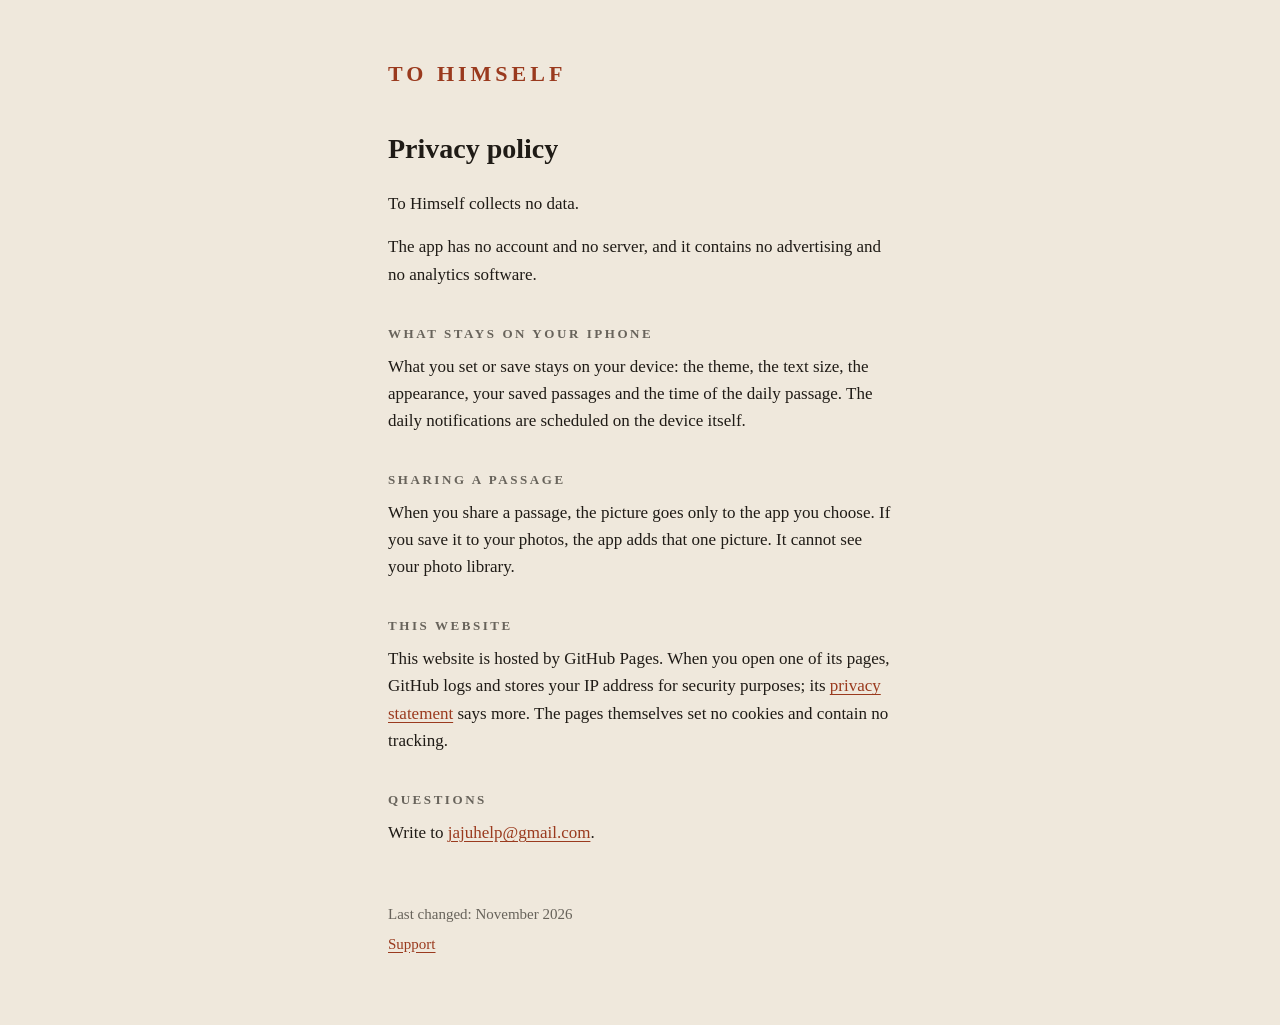
==== privacy.html @ ecb950be "Publish the pages of 9549a66" ====
<!doctype html>
<html lang="en">
<head>
<meta charset="utf-8">
<meta name="viewport" content="width=device-width, initial-scale=1">
<title>Privacy policy · To Himself</title>
<link rel="stylesheet" href="style.css">
</head>
<body>
<main>
<p class="mark">To Himself</p>

<h1>Privacy policy</h1>
<p>To Himself collects no data.</p>
<p>The app has no account and no server, and it contains no advertising and no analytics software.</p>

<h2>What stays on your iPhone</h2>
<p>What you set or save stays on your device: the theme, the text size, the appearance, your saved passages and the time of the daily passage. The daily notifications are scheduled on the device itself.</p>

<h2>Sharing a passage</h2>
<p>When you share a passage, the picture goes only to the app you choose. If you save it to your photos, the app adds that one picture. It cannot see your photo library.</p>

<h2>This website</h2>
<p>This website is hosted by GitHub Pages. When you open one of its pages, GitHub logs and stores your IP address for security purposes; its <a href="https://docs.github.com/en/site-policy/privacy-policies/github-general-privacy-statement">privacy statement</a> says more. The pages themselves set no cookies and contain no tracking.</p>

<h2>Questions</h2>
<p>Write to <a href="mailto:jajuhelp@gmail.com">jajuhelp@gmail.com</a>.</p>

<footer>
<p>Last changed: November 2026</p>
<p><a href="support.html">Support</a></p>
</footer>
</main>
</body>
</html>
---- style.css ----
:root {
  color-scheme: light dark;
  --stone: #efe8dc;
  --ink: #1f1b16;
  --accent: #9a3a1e;
  --muted: rgba(31, 27, 22, 0.65);
}

@media (prefers-color-scheme: dark) {
  :root {
    --stone: #1a1612;
    --ink: #ece4d6;
    --accent: #e08a62;
    --muted: rgba(236, 228, 214, 0.65);
  }
}

* {
  box-sizing: border-box;
}

body {
  margin: 0;
  background: var(--stone);
  color: var(--ink);
  font-family: ui-serif, "New York", "Iowan Old Style", Palatino, Georgia, serif;
  font-size: 1.0625rem;
  line-height: 1.6;
  -webkit-text-size-adjust: 100%;
}

main {
  max-width: 35rem;
  margin: 0 auto;
  padding: 3.5rem 1.75rem 4rem;
}

.mark {
  margin: 0 0 2.5rem;
  color: var(--accent);
  font-size: 1.375rem;
  font-weight: 600;
  letter-spacing: 0.25rem;
  text-transform: uppercase;
}

h1 {
  margin: 0 0 1.5rem;
  font-size: 1.75rem;
  font-weight: 600;
  line-height: 1.25;
}

h2 {
  margin: 2.25rem 0 0.5rem;
  color: var(--muted);
  font-size: 0.8125rem;
  font-weight: 600;
  letter-spacing: 0.16rem;
  text-transform: uppercase;
}

p {
  margin: 0 0 1rem;
}

a {
  color: var(--accent);
  text-underline-offset: 0.18em;
}

footer {
  margin-top: 3.5rem;
  color: var(--muted);
  font-size: 0.9375rem;
}

footer p {
  margin: 0 0 0.35rem;
}
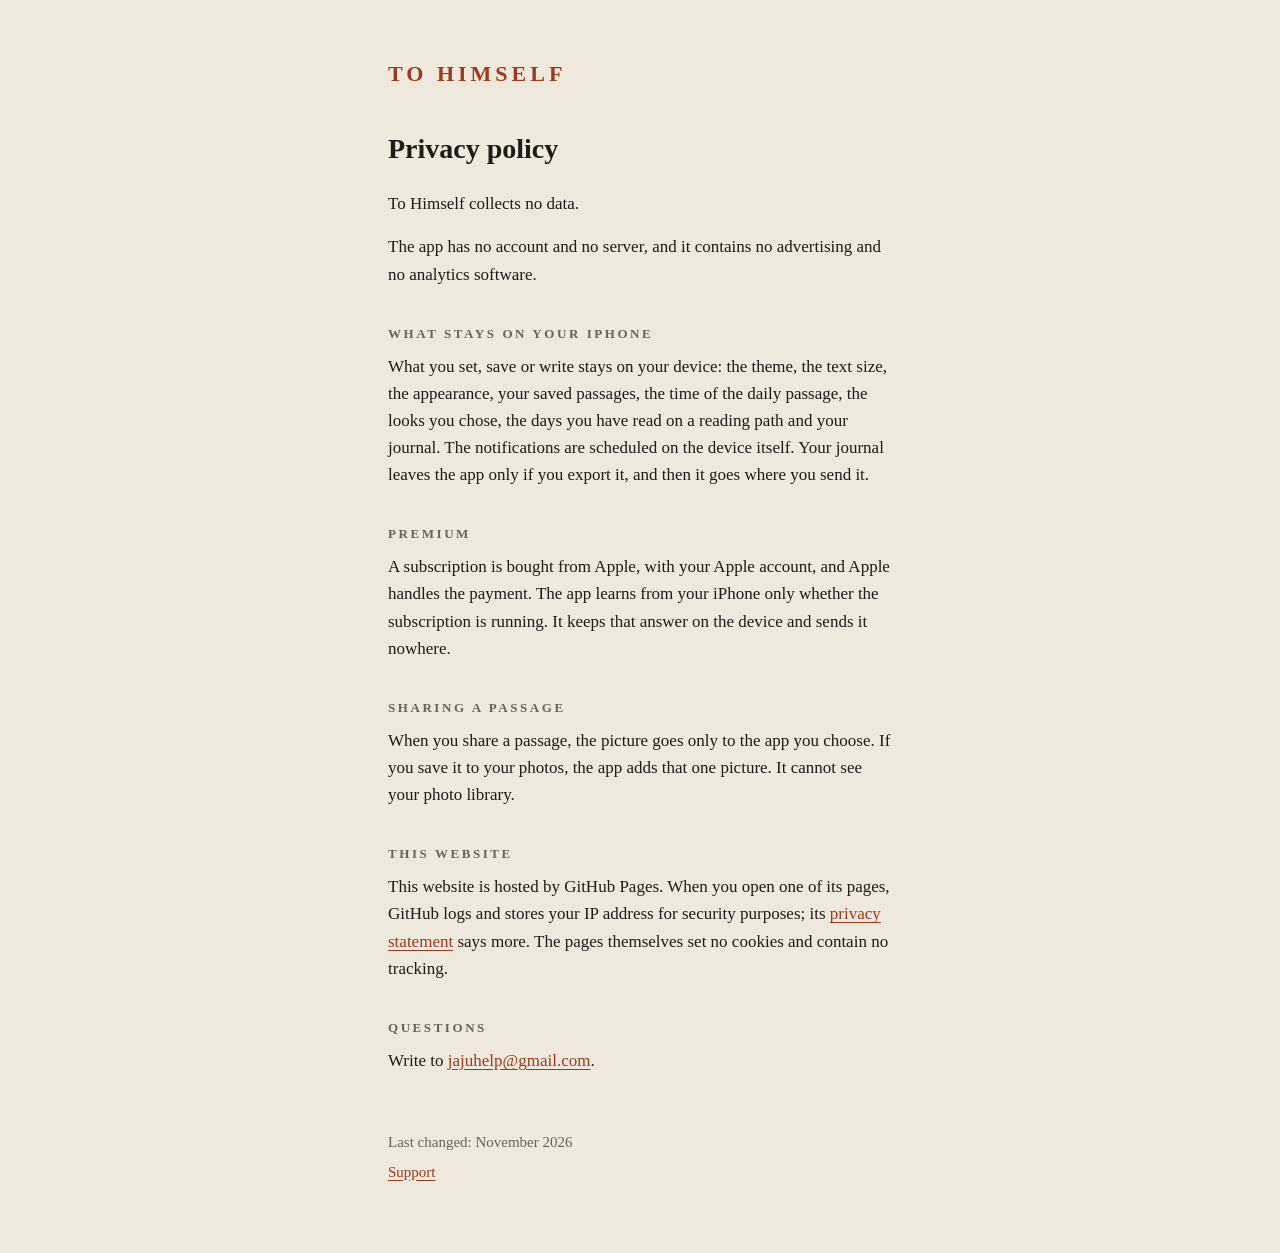
==== commit 7afef971: "Publish the pages of b3b1af7" ====
--- a/privacy.html
+++ b/privacy.html
@@ -8,14 +8,17 @@
 </head>
 <body>
 <main>
-<p class="mark">To Himself</p>
+<p class="mark"><a href="./">To Himself</a></p>
 
 <h1>Privacy policy</h1>
 <p>To Himself collects no data.</p>
 <p>The app has no account and no server, and it contains no advertising and no analytics software.</p>
 
 <h2>What stays on your iPhone</h2>
-<p>What you set or save stays on your device: the theme, the text size, the appearance, your saved passages and the time of the daily passage. The daily notifications are scheduled on the device itself.</p>
+<p>What you set, save or write stays on your device: the theme, the text size, the appearance, your saved passages, the time of the daily passage, the looks you chose, the days you have read on a reading path and your journal. The notifications are scheduled on the device itself. Your journal leaves the app only if you export it, and then it goes where you send it.</p>
+
+<h2>Premium</h2>
+<p>A subscription is bought from Apple, with your Apple account, and Apple handles the payment. The app learns from your iPhone only whether the subscription is running. It keeps that answer on the device and sends it nowhere.</p>
 
 <h2>Sharing a passage</h2>
 <p>When you share a passage, the picture goes only to the app you choose. If you save it to your photos, the app adds that one picture. It cannot see your photo library.</p>
--- a/style.css
+++ b/style.css
@@ -4,6 +4,9 @@
   --ink: #1f1b16;
   --accent: #9a3a1e;
   --muted: rgba(31, 27, 22, 0.65);
+  --card: #f6f1e8;
+  --shade: rgba(59, 42, 24, 0.18);
+  --band: url("data:image/svg+xml,%3Csvg xmlns='http://www.w3.org/2000/svg' width='26' height='28' fill='none' stroke='%239a3a1e' stroke-opacity='.55'%3E%3Cpath stroke-width='2.2' d='M1.5 26V6h20v16h-12v-8h5.2M0 26h26'/%3E%3Cpath stroke-width='1.3' d='M0 1.2h26'/%3E%3C/svg%3E");
 }
 
 @media (prefers-color-scheme: dark) {
@@ -12,6 +15,9 @@
     --ink: #ece4d6;
     --accent: #e08a62;
     --muted: rgba(236, 228, 214, 0.65);
+    --card: #241f1a;
+    --shade: rgba(0, 0, 0, 0.45);
+    --band: url("data:image/svg+xml,%3Csvg xmlns='http://www.w3.org/2000/svg' width='26' height='28' fill='none' stroke='%23e08a62' stroke-opacity='.55'%3E%3Cpath stroke-width='2.2' d='M1.5 26V6h20v16h-12v-8h5.2M0 26h26'/%3E%3Cpath stroke-width='1.3' d='M0 1.2h26'/%3E%3C/svg%3E");
   }
 }
 
@@ -69,6 +75,11 @@
   text-underline-offset: 0.18em;
 }
 
+.mark a {
+  color: inherit;
+  text-decoration: none;
+}
+
 footer {
   margin-top: 3.5rem;
   color: var(--muted);
@@ -78,3 +89,167 @@
 footer p {
   margin: 0 0 0.35rem;
 }
+
+/* The start page */
+
+.band {
+  height: 28px;
+  margin: 1.5rem 0;
+  background: var(--band) repeat-x center / 26px 28px;
+}
+
+.home main {
+  max-width: 62rem;
+  padding-top: 2.5rem;
+}
+
+.hero,
+.passage,
+.lead {
+  text-align: center;
+}
+
+.icon {
+  width: 7.5rem;
+  height: 7.5rem;
+  border-radius: 22.5%;
+  box-shadow: 0 0.5rem 1.4rem var(--shade);
+}
+
+.home h1 {
+  margin: 1.75rem 0 0;
+  font-family: "IowanOldStyle-Titling", "Iowan Old Style", ui-serif, Palatino, Georgia, serif;
+  font-size: clamp(2.25rem, 9vw, 4rem);
+  font-weight: 400;
+  letter-spacing: 0.06em;
+  line-height: 1.1;
+  text-transform: uppercase;
+}
+
+.rule {
+  width: 7rem;
+  height: 2px;
+  margin: 1.25rem auto;
+  background: var(--accent);
+}
+
+.tagline {
+  margin: 0;
+  color: var(--muted);
+  font-size: clamp(1.2rem, 4.6vw, 1.6rem);
+  font-style: italic;
+}
+
+.passage {
+  max-width: 27rem;
+  margin: 3rem auto;
+  padding: 2.25rem 1.75rem 1.5rem;
+  border-radius: 1.5rem;
+  background: var(--card);
+  box-shadow: 0 0.6rem 1.8rem var(--shade);
+}
+
+.place {
+  margin: 0 0 1rem;
+  color: var(--accent);
+  font-size: 0.8125rem;
+  font-weight: 600;
+  letter-spacing: 0.16rem;
+  text-transform: uppercase;
+}
+
+.passage blockquote {
+  margin: 0;
+  font-size: 1.6rem;
+  line-height: 1.35;
+}
+
+.credit {
+  margin: 1rem 0 1.5rem;
+  color: var(--muted);
+  font-size: 0.9375rem;
+  font-style: italic;
+}
+
+.passage summary {
+  color: var(--muted);
+  cursor: pointer;
+  font-size: 0.8125rem;
+  font-weight: 600;
+  letter-spacing: 0.16rem;
+  list-style: none;
+  text-transform: uppercase;
+}
+
+.passage summary::-webkit-details-marker {
+  display: none;
+}
+
+.passage details p {
+  margin: 1rem 0 0.5rem;
+}
+
+.lead {
+  max-width: 35rem;
+  margin: 0 auto 2.5rem;
+  font-size: 1.2rem;
+}
+
+.shots {
+  display: flex;
+  gap: 1rem;
+  margin: 0 -1.75rem;
+  padding: 0.5rem 1.75rem 2rem;
+  overflow-x: auto;
+  scroll-snap-type: x mandatory;
+}
+
+.shots img {
+  flex: none;
+  width: min(64vw, 15rem);
+  height: auto;
+  border-radius: 1.1rem;
+  box-shadow: 0 0.5rem 1.4rem var(--shade);
+  scroll-snap-align: center;
+}
+
+.about {
+  max-width: 35rem;
+  margin: 0 auto;
+}
+
+.about ul {
+  margin: 0 0 1rem;
+  padding-left: 1.2rem;
+}
+
+.about li {
+  margin-bottom: 0.4rem;
+}
+
+.home footer {
+  text-align: center;
+}
+
+.home footer a + a {
+  margin-left: 1.5rem;
+}
+
+@media (min-width: 62rem) {
+  .shots {
+    overflow: visible;
+  }
+
+  .shots img {
+    flex: 1 1 0;
+    width: 0;
+    min-width: 0;
+  }
+
+  .about {
+    display: grid;
+    grid-template-columns: 1fr 1fr;
+    gap: 0 4rem;
+    max-width: none;
+  }
+}
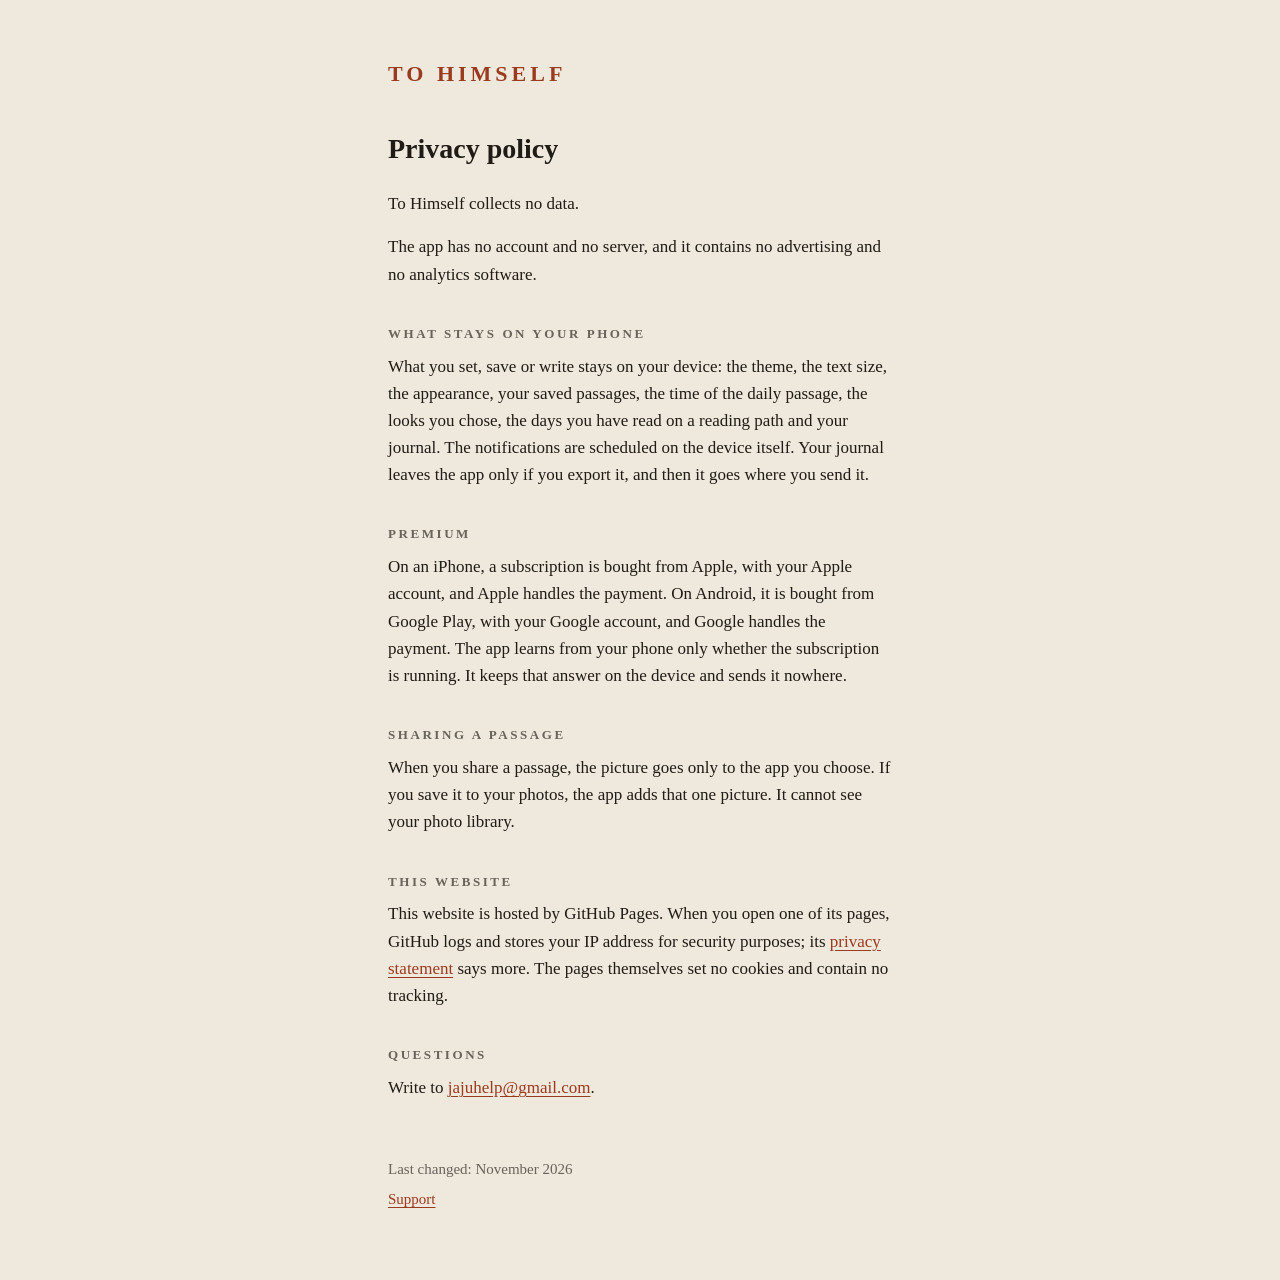
==== commit c5a0e88e: "Publish the pages of e02599b" ====
--- a/privacy.html
+++ b/privacy.html
@@ -14,11 +14,11 @@
 <p>To Himself collects no data.</p>
 <p>The app has no account and no server, and it contains no advertising and no analytics software.</p>
 
-<h2>What stays on your iPhone</h2>
+<h2>What stays on your phone</h2>
 <p>What you set, save or write stays on your device: the theme, the text size, the appearance, your saved passages, the time of the daily passage, the looks you chose, the days you have read on a reading path and your journal. The notifications are scheduled on the device itself. Your journal leaves the app only if you export it, and then it goes where you send it.</p>
 
 <h2>Premium</h2>
-<p>A subscription is bought from Apple, with your Apple account, and Apple handles the payment. The app learns from your iPhone only whether the subscription is running. It keeps that answer on the device and sends it nowhere.</p>
+<p>On an iPhone, a subscription is bought from Apple, with your Apple account, and Apple handles the payment. On Android, it is bought from Google Play, with your Google account, and Google handles the payment. The app learns from your phone only whether the subscription is running. It keeps that answer on the device and sends it nowhere.</p>
 
 <h2>Sharing a passage</h2>
 <p>When you share a passage, the picture goes only to the app you choose. If you save it to your photos, the app adds that one picture. It cannot see your photo library.</p>
